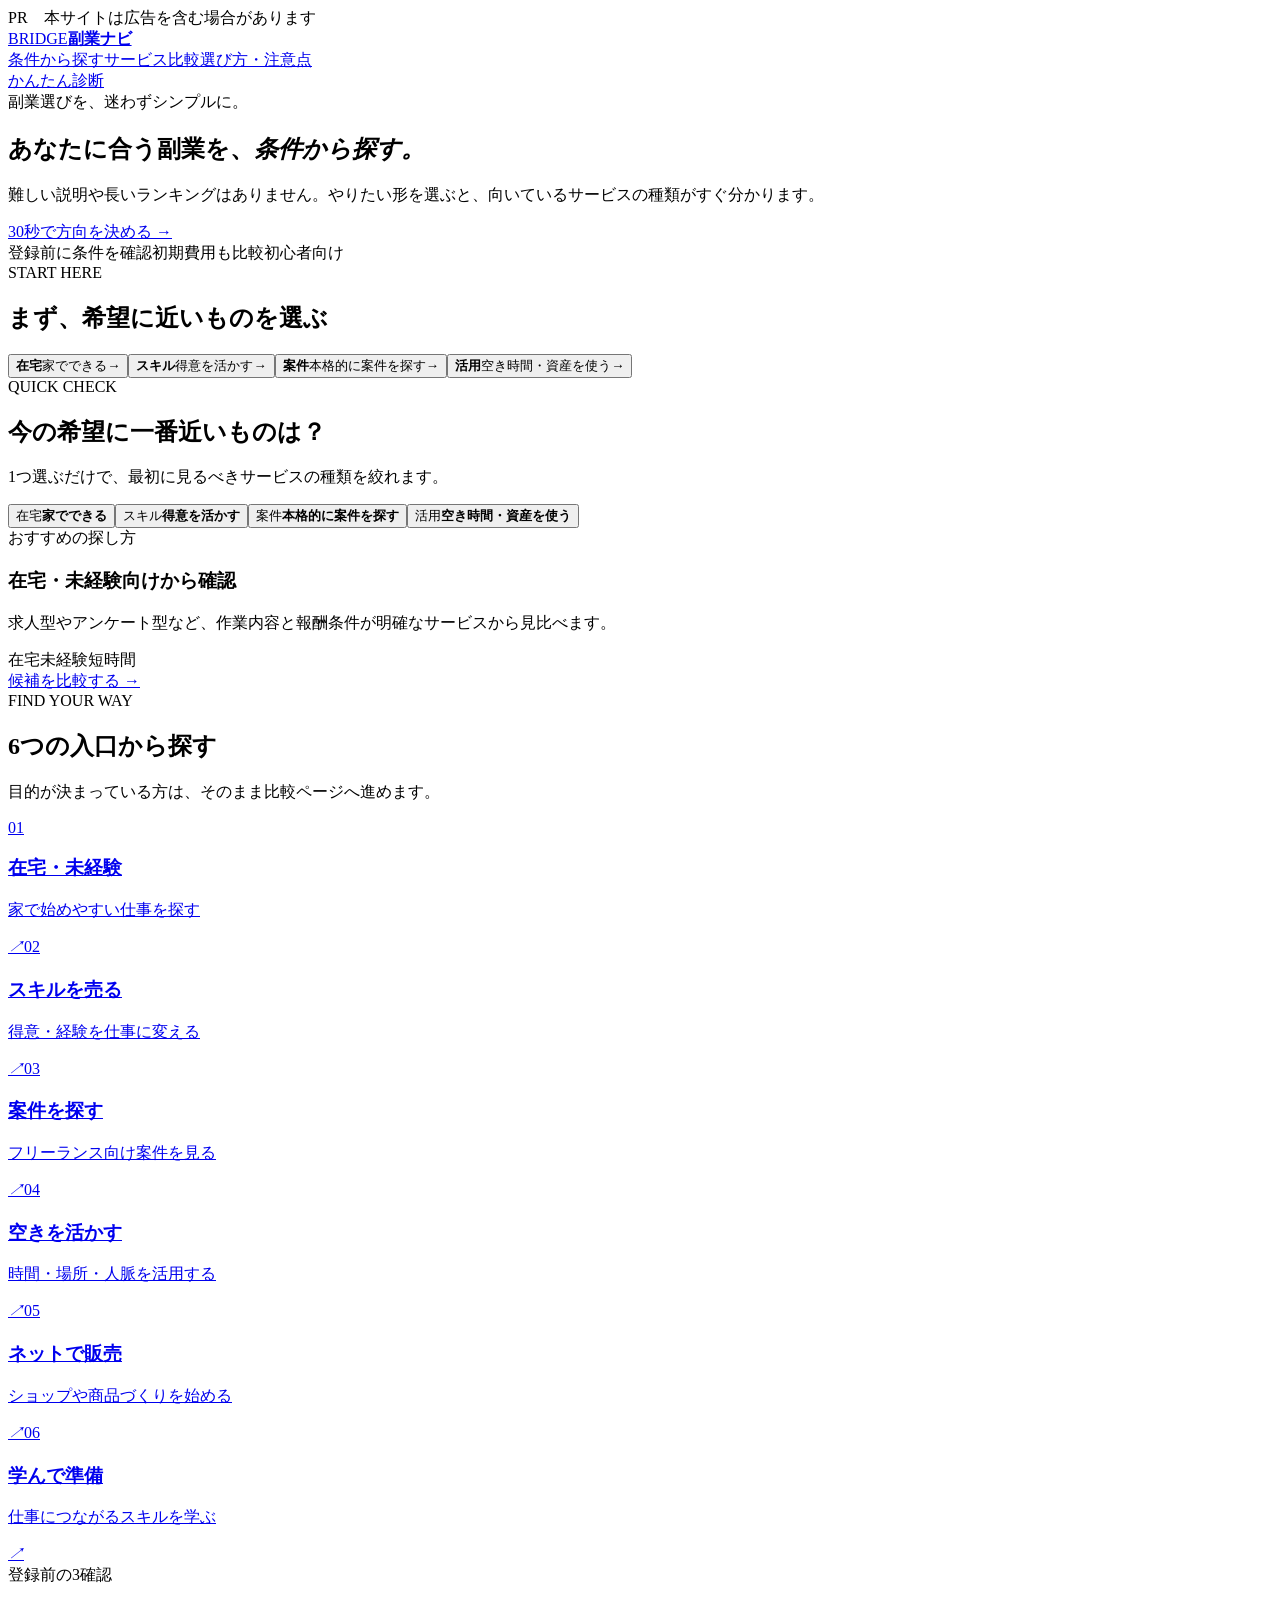
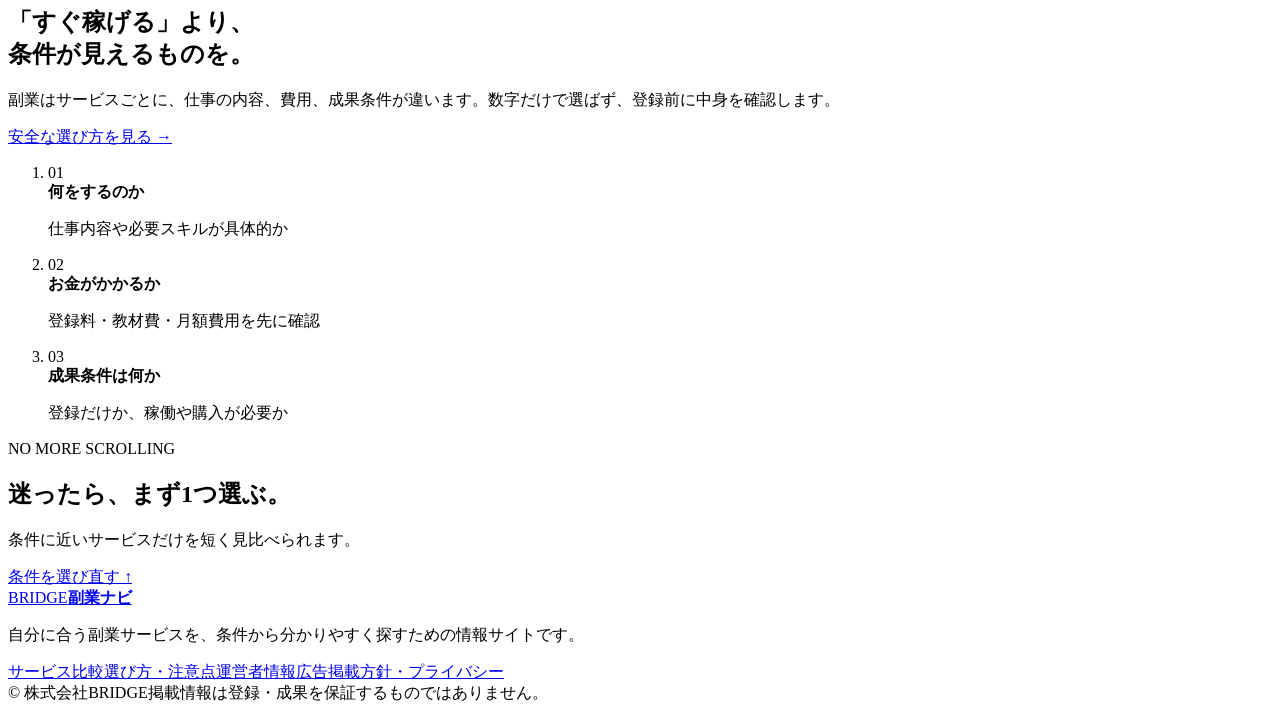
==== index.html @ 116a7b8e "index.htmlを追加" ====
<!doctype html>
<html lang="ja">
<head>
  <meta charset="utf-8"><meta name="viewport" content="width=device-width,initial-scale=1">
  <title>BRIDGE副業ナビ｜条件から副業サービスを探す</title>
  <meta name="description" content="在宅、未経験、スキル活用、フリーランスなど、希望条件から副業サービスを探せる初心者向け案内サイトです。">
  <link rel="stylesheet" href="styles.css"><script src="script.js" defer></script>
</head>
<body>
  <div class="disclosure">PR　本サイトは広告を含む場合があります</div>
  <header class="siteHeader"><div class="container headerInner"><a class="brand" href="index.html"><span>BRIDGE</span><b>副業ナビ</b></a><nav><a href="#categories">条件から探す</a><a href="services.html">サービス比較</a><a href="guide.html">選び方・注意点</a></nav><a class="headerCta" href="#quick-check">かんたん診断</a></div></header>
  <main>
    <section class="hero"><div class="heroGlow heroGlowOne"></div><div class="heroGlow heroGlowTwo"></div><div class="container heroGrid">
      <div class="heroCopy"><span class="eyebrow">副業選びを、迷わずシンプルに。</span><h1>あなたに合う副業を、<em>条件から探す。</em></h1><p>難しい説明や長いランキングはありません。やりたい形を選ぶと、向いているサービスの種類がすぐ分かります。</p><a class="button buttonPrimary" href="#quick-check">30秒で方向を決める <span>→</span></a><div class="heroNotes"><span>登録前に条件を確認</span><span>初期費用も比較</span><span>初心者向け</span></div></div>
      <div class="heroPanel"><span class="panelKicker">START HERE</span><h2>まず、希望に近いものを選ぶ</h2><div class="miniChoices"><button data-choice="home"><b>在宅</b><span>家でできる</span><i>→</i></button><button data-choice="skill"><b>スキル</b><span>得意を活かす</span><i>→</i></button><button data-choice="free"><b>案件</b><span>本格的に案件を探す</span><i>→</i></button><button data-choice="asset"><b>活用</b><span>空き時間・資産を使う</span><i>→</i></button></div></div>
    </div></section>
    <section class="section" id="quick-check"><div class="container"><div class="sectionHeading compactHeading"><span>QUICK CHECK</span><h2>今の希望に一番近いものは？</h2><p>1つ選ぶだけで、最初に見るべきサービスの種類を絞れます。</p></div><div class="checkLayout">
      <div class="choiceGrid"><button class="choice active" data-choice="home"><span>在宅</span><b>家でできる</b></button><button class="choice" data-choice="skill"><span>スキル</span><b>得意を活かす</b></button><button class="choice" data-choice="free"><span>案件</span><b>本格的に案件を探す</b></button><button class="choice" data-choice="asset"><span>活用</span><b>空き時間・資産を使う</b></button></div>
      <div class="resultCard"><span class="resultLabel">おすすめの探し方</span><h3 id="result-title">在宅・未経験向けから確認</h3><p id="result-text">求人型やアンケート型など、作業内容と報酬条件が明確なサービスから見比べます。</p><div class="tagRow" id="result-tags"><span>在宅</span><span>未経験</span><span>短時間</span></div><a class="button buttonDark" href="services.html" id="result-link">候補を比較する <span>→</span></a></div>
    </div></div></section>
    <section class="section sectionSoft" id="categories"><div class="container"><div class="sectionHeading splitHeading"><div><span>FIND YOUR WAY</span><h2>6つの入口から探す</h2></div><p>目的が決まっている方は、そのまま比較ページへ進めます。</p></div><div class="categoryGrid">
      <a href="services.html#home" class="categoryCard"><span class="categoryNumber">01</span><div><h3>在宅・未経験</h3><p>家で始めやすい仕事を探す</p></div><i>↗</i></a><a href="services.html#skill" class="categoryCard"><span class="categoryNumber">02</span><div><h3>スキルを売る</h3><p>得意・経験を仕事に変える</p></div><i>↗</i></a><a href="services.html#free" class="categoryCard"><span class="categoryNumber">03</span><div><h3>案件を探す</h3><p>フリーランス向け案件を見る</p></div><i>↗</i></a><a href="services.html#asset" class="categoryCard"><span class="categoryNumber">04</span><div><h3>空きを活かす</h3><p>時間・場所・人脈を活用する</p></div><i>↗</i></a><a href="services.html#shop" class="categoryCard"><span class="categoryNumber">05</span><div><h3>ネットで販売</h3><p>ショップや商品づくりを始める</p></div><i>↗</i></a><a href="services.html#learn" class="categoryCard"><span class="categoryNumber">06</span><div><h3>学んで準備</h3><p>仕事につながるスキルを学ぶ</p></div><i>↗</i></a>
    </div></div></section>
    <section class="section"><div class="container confidenceGrid"><div class="confidenceCopy"><span class="eyebrow eyebrowDark">登録前の3確認</span><h2>「すぐ稼げる」より、<br>条件が見えるものを。</h2><p>副業はサービスごとに、仕事の内容、費用、成果条件が違います。数字だけで選ばず、登録前に中身を確認します。</p><a class="textLink" href="guide.html">安全な選び方を見る <span>→</span></a></div><ol class="confidenceList"><li><span>01</span><div><b>何をするのか</b><p>仕事内容や必要スキルが具体的か</p></div></li><li><span>02</span><div><b>お金がかかるか</b><p>登録料・教材費・月額費用を先に確認</p></div></li><li><span>03</span><div><b>成果条件は何か</b><p>登録だけか、稼働や購入が必要か</p></div></li></ol></div></section>
    <section class="finalCta"><div class="container finalCtaInner"><div><span>NO MORE SCROLLING</span><h2>迷ったら、まず1つ選ぶ。</h2><p>条件に近いサービスだけを短く見比べられます。</p></div><a class="button buttonLight" href="#quick-check">条件を選び直す ↑</a></div></section>
  </main>
  <footer class="siteFooter"><div class="container footerGrid"><div><a class="brand brandFooter" href="index.html"><span>BRIDGE</span><b>副業ナビ</b></a><p>自分に合う副業サービスを、条件から分かりやすく探すための情報サイトです。</p></div><div class="footerLinks"><a href="services.html">サービス比較</a><a href="guide.html">選び方・注意点</a><a href="about.html">運営者情報</a><a href="policy.html">広告掲載方針・プライバシー</a></div></div><div class="container footerBottom"><span>© 株式会社BRIDGE</span><span>掲載情報は登録・成果を保証するものではありません。</span></div></footer>
</body></html>
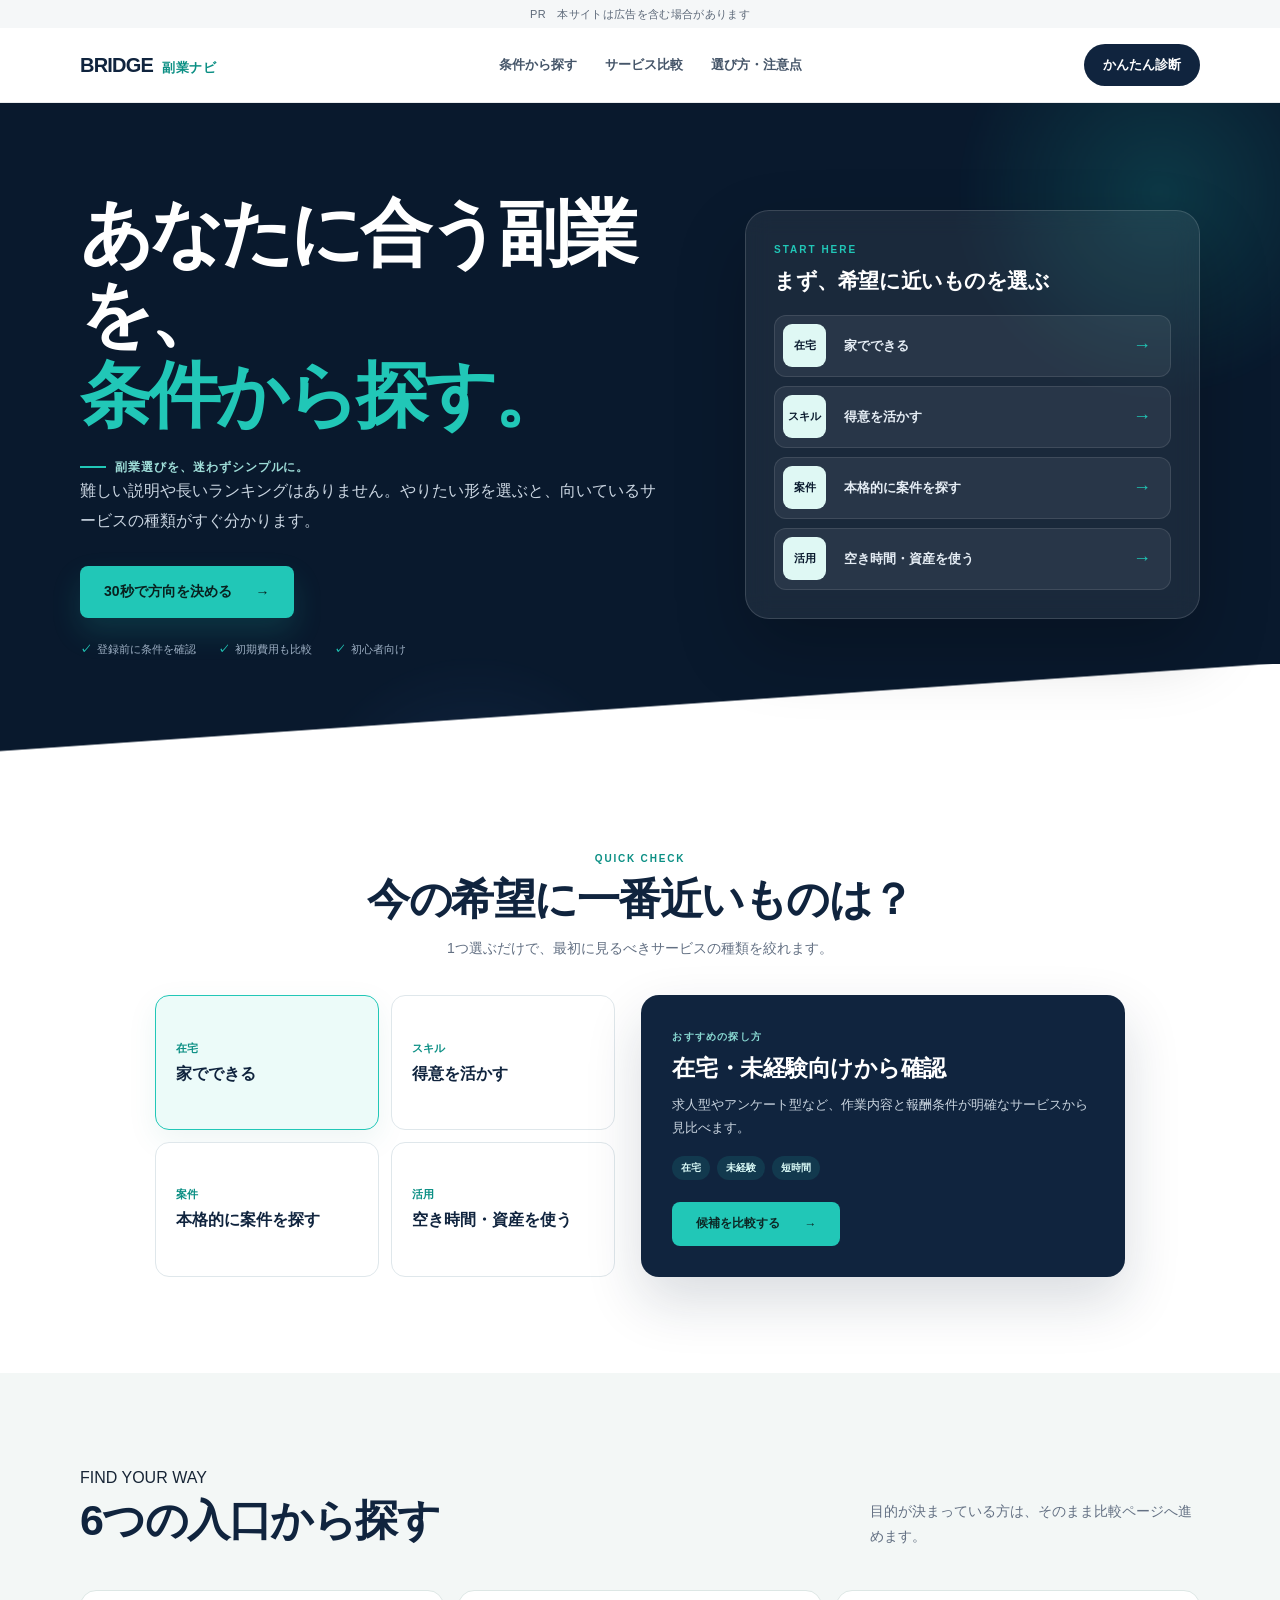
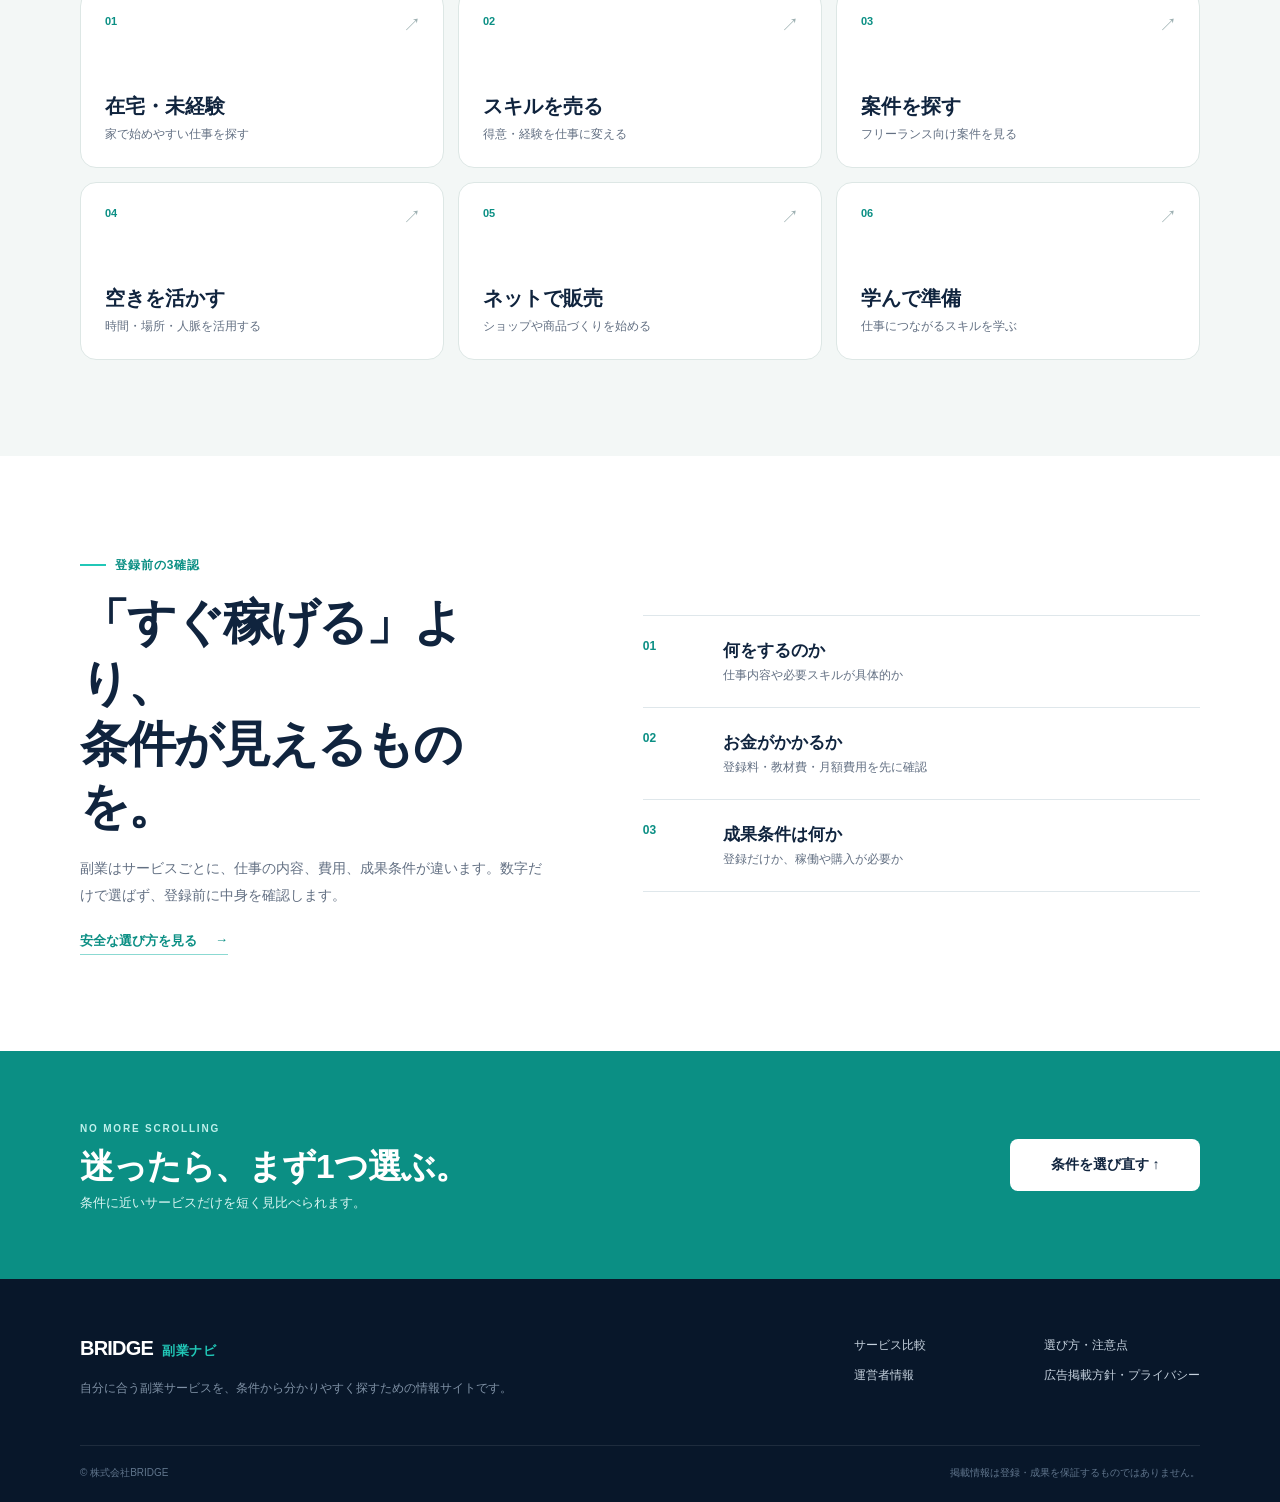
==== commit 721e83e9: "Improve hero message hierarchy" ====
--- a/index.html
+++ b/index.html
@@ -11,7 +11,7 @@
   <header class="siteHeader"><div class="container headerInner"><a class="brand" href="index.html"><span>BRIDGE</span><b>副業ナビ</b></a><nav><a href="#categories">条件から探す</a><a href="services.html">サービス比較</a><a href="guide.html">選び方・注意点</a></nav><a class="headerCta" href="#quick-check">かんたん診断</a></div></header>
   <main>
     <section class="hero"><div class="heroGlow heroGlowOne"></div><div class="heroGlow heroGlowTwo"></div><div class="container heroGrid">
-      <div class="heroCopy"><span class="eyebrow">副業選びを、迷わずシンプルに。</span><h1>あなたに合う副業を、<em>条件から探す。</em></h1><p>難しい説明や長いランキングはありません。やりたい形を選ぶと、向いているサービスの種類がすぐ分かります。</p><a class="button buttonPrimary" href="#quick-check">30秒で方向を決める <span>→</span></a><div class="heroNotes"><span>登録前に条件を確認</span><span>初期費用も比較</span><span>初心者向け</span></div></div>
+      <div class="heroCopy"><h1>あなたに合う副業を、<em>条件から探す。</em></h1><span class="eyebrow">副業選びを、迷わずシンプルに。</span><p>難しい説明や長いランキングはありません。やりたい形を選ぶと、向いているサービスの種類がすぐ分かります。</p><a class="button buttonPrimary" href="#quick-check">30秒で方向を決める <span>→</span></a><div class="heroNotes"><span>登録前に条件を確認</span><span>初期費用も比較</span><span>初心者向け</span></div></div>
       <div class="heroPanel"><span class="panelKicker">START HERE</span><h2>まず、希望に近いものを選ぶ</h2><div class="miniChoices"><button data-choice="home"><b>在宅</b><span>家でできる</span><i>→</i></button><button data-choice="skill"><b>スキル</b><span>得意を活かす</span><i>→</i></button><button data-choice="free"><b>案件</b><span>本格的に案件を探す</span><i>→</i></button><button data-choice="asset"><b>活用</b><span>空き時間・資産を使う</span><i>→</i></button></div></div>
     </div></section>
     <section class="section" id="quick-check"><div class="container"><div class="sectionHeading compactHeading"><span>QUICK CHECK</span><h2>今の希望に一番近いものは？</h2><p>1つ選ぶだけで、最初に見るべきサービスの種類を絞れます。</p></div><div class="checkLayout">
--- a/styles.css
+++ b/styles.css
@@ -0,0 +1,195 @@
+
+:root {
+  --navy: #10243e;
+  --navy-deep: #09192d;
+  --teal: #21c7b7;
+  --teal-dark: #0b8f84;
+  --ink: #172536;
+  --muted: #637083;
+  --line: #dfe7eb;
+  --soft: #f3f7f6;
+  --white: #ffffff;
+}
+
+* { box-sizing: border-box; }
+html { scroll-behavior: smooth; }
+body { margin: 0; background: var(--white); color: var(--ink); font-family: -apple-system, BlinkMacSystemFont, "Segoe UI", "Noto Sans JP", "Yu Gothic", sans-serif; -webkit-font-smoothing: antialiased; }
+a { color: inherit; text-decoration: none; }
+button { font: inherit; }
+.container { width: min(1120px, calc(100% - 40px)); margin: 0 auto; }
+
+.disclosure { min-height: 28px; display: grid; place-items: center; padding: 5px 16px; color: #5c6878; background: #f5f7f8; font-size: 11px; letter-spacing: .03em; }
+.siteHeader { position: sticky; top: 0; z-index: 50; background: rgba(255,255,255,.94); border-bottom: 1px solid rgba(16,36,62,.09); backdrop-filter: blur(14px); }
+.headerInner { min-height: 74px; display: flex; align-items: center; justify-content: space-between; gap: 30px; }
+.brand { display: inline-flex; align-items: baseline; gap: 9px; white-space: nowrap; }
+.brand span { color: var(--navy); font-size: 20px; font-weight: 900; letter-spacing: -.04em; }
+.brand b { color: var(--teal-dark); font-size: 13px; letter-spacing: .05em; }
+.headerInner nav { display: flex; align-items: center; gap: 28px; color: #455569; font-size: 13px; font-weight: 700; }
+.headerInner nav a:hover { color: var(--teal-dark); }
+.headerCta { padding: 12px 19px; border-radius: 999px; background: var(--navy); color: white; font-size: 13px; font-weight: 800; }
+
+.hero { position: relative; overflow: hidden; min-height: 635px; background: var(--navy-deep); color: white; }
+.hero:after { content: ""; position: absolute; inset: auto 0 0; height: 88px; background: linear-gradient(to bottom right, transparent 49%, #fff 50%); }
+.heroGlow { position: absolute; border-radius: 50%; filter: blur(1px); opacity: .65; }
+.heroGlowOne { width: 440px; height: 440px; right: -100px; top: -130px; background: radial-gradient(circle, rgba(33,199,183,.28), transparent 66%); }
+.heroGlowTwo { width: 360px; height: 360px; left: 23%; bottom: -260px; background: radial-gradient(circle, rgba(77,114,191,.25), transparent 70%); }
+.heroGrid { position: relative; z-index: 1; display: grid; grid-template-columns: 1.12fr .88fr; gap: 86px; align-items: center; min-height: 550px; padding: 68px 0 95px; }
+.heroCopy { max-width: 610px; }
+.eyebrow { display: inline-flex; align-items: center; gap: 9px; color: #9eddd8; font-size: 12px; font-weight: 800; letter-spacing: .08em; }
+.eyebrow:before { content: ""; width: 26px; height: 2px; background: var(--teal); }
+.hero h1 { margin: 22px 0 18px; font-size: clamp(44px, 5.6vw, 72px); line-height: 1.13; letter-spacing: -.055em; font-weight: 850; }
+.hero h1 em { display: block; color: var(--teal); font-style: normal; }
+.heroCopy > p { max-width: 580px; margin: 0 0 30px; color: #cbd6e2; font-size: 16px; line-height: 1.9; }
+.button { min-height: 52px; display: inline-flex; align-items: center; justify-content: center; gap: 24px; padding: 0 24px; border-radius: 8px; font-size: 14px; font-weight: 850; transition: transform .2s, box-shadow .2s, background .2s; }
+.button:hover { transform: translateY(-2px); }
+.buttonPrimary { color: #09211f; background: var(--teal); box-shadow: 0 14px 30px rgba(33,199,183,.16); }
+.heroNotes { display: flex; flex-wrap: wrap; gap: 10px 22px; margin-top: 24px; color: #9eb0c4; font-size: 11px; }
+.heroNotes span:before { content: "✓"; margin-right: 6px; color: var(--teal); font-weight: 900; }
+
+.heroPanel { padding: 28px; border: 1px solid rgba(255,255,255,.14); border-radius: 24px; background: rgba(255,255,255,.07); box-shadow: 0 30px 70px rgba(0,0,0,.22); backdrop-filter: blur(12px); }
+.panelKicker { color: var(--teal); font-size: 10px; font-weight: 900; letter-spacing: .2em; }
+.heroPanel h2 { margin: 10px 0 20px; font-size: 21px; letter-spacing: -.02em; }
+.miniChoices { display: grid; gap: 9px; }
+.miniChoices button { display: grid; grid-template-columns: 52px 1fr 24px; align-items: center; min-height: 62px; padding: 7px 13px 7px 8px; border: 1px solid rgba(255,255,255,.1); border-radius: 12px; color: white; background: rgba(255,255,255,.065); text-align: left; cursor: pointer; transition: .2s; }
+.miniChoices button:hover { border-color: rgba(33,199,183,.6); background: rgba(33,199,183,.1); transform: translateX(3px); }
+.miniChoices b { width: 43px; height: 43px; display: grid; place-items: center; border-radius: 9px; color: var(--navy-deep); background: #dff8f4; font-size: 11px; }
+.miniChoices span { padding-left: 9px; color: #e5edf5; font-size: 13px; font-weight: 750; }
+.miniChoices i { color: var(--teal); font-style: normal; font-size: 18px; }
+
+.section { padding: 96px 0; }
+.sectionSoft { background: var(--soft); }
+.sectionHeading > span, .pageHero .container > span { color: var(--teal-dark); font-size: 10px; font-weight: 900; letter-spacing: .18em; }
+.sectionHeading h2 { margin: 8px 0 10px; color: var(--navy); font-size: clamp(30px, 4vw, 43px); line-height: 1.2; letter-spacing: -.035em; }
+.sectionHeading p { margin: 0; color: var(--muted); font-size: 14px; line-height: 1.8; }
+.compactHeading { margin-bottom: 34px; text-align: center; }
+.checkLayout { display: grid; grid-template-columns: 1fr 1.05fr; gap: 26px; max-width: 970px; margin: 0 auto; }
+.choiceGrid { display: grid; grid-template-columns: 1fr 1fr; gap: 12px; }
+.choice { min-height: 112px; display: flex; flex-direction: column; align-items: flex-start; justify-content: center; gap: 8px; padding: 20px; border: 1px solid var(--line); border-radius: 14px; color: var(--navy); background: white; text-align: left; cursor: pointer; transition: .2s; }
+.choice:hover { border-color: #91d8d2; transform: translateY(-2px); }
+.choice.active { border-color: var(--teal); background: #ecfbf9; box-shadow: 0 10px 30px rgba(20,129,120,.08); }
+.choice span { color: var(--teal-dark); font-size: 11px; font-weight: 900; }
+.choice b { font-size: 16px; }
+.resultCard { min-height: 236px; padding: 31px; border-radius: 18px; color: white; background: var(--navy); box-shadow: 0 24px 56px rgba(16,36,62,.16); }
+.resultLabel { color: #89dad3; font-size: 10px; font-weight: 900; letter-spacing: .12em; }
+.resultCard h3 { margin: 9px 0; font-size: 23px; letter-spacing: -.02em; }
+.resultCard p { margin: 0 0 16px; color: #cbd6e1; font-size: 13px; line-height: 1.8; }
+.tagRow { display: flex; flex-wrap: wrap; gap: 7px; margin-bottom: 22px; }
+.tagRow span { padding: 5px 9px; border-radius: 999px; color: #d8f9f6; background: rgba(33,199,183,.13); font-size: 10px; font-weight: 750; }
+.buttonDark { min-height: 44px; color: #0c2826; background: var(--teal); font-size: 12px; }
+
+.splitHeading { display: flex; align-items: end; justify-content: space-between; gap: 32px; margin-bottom: 34px; }
+.splitHeading > p { max-width: 330px; padding-bottom: 7px; }
+.categoryGrid { display: grid; grid-template-columns: repeat(3, 1fr); gap: 14px; }
+.categoryCard { position: relative; min-height: 178px; display: flex; flex-direction: column; justify-content: space-between; padding: 24px; border: 1px solid #dde7e5; border-radius: 16px; background: white; transition: .22s; }
+.categoryCard:hover { border-color: var(--teal); box-shadow: 0 16px 35px rgba(16,36,62,.08); transform: translateY(-4px); }
+.categoryNumber { color: var(--teal-dark); font-size: 11px; font-weight: 900; }
+.categoryCard h3 { margin: 0 0 6px; color: var(--navy); font-size: 20px; }
+.categoryCard p { margin: 0; color: var(--muted); font-size: 12px; }
+.categoryCard i { position: absolute; top: 22px; right: 22px; color: #9db0b2; font-style: normal; font-size: 18px; }
+
+.confidenceGrid { display: grid; grid-template-columns: .92fr 1.08fr; align-items: center; gap: 88px; }
+.eyebrowDark { color: var(--teal-dark); }
+.confidenceCopy h2 { margin: 18px 0; color: var(--navy); font-size: clamp(34px, 4vw, 49px); line-height: 1.25; letter-spacing: -.04em; }
+.confidenceCopy p { max-width: 470px; color: var(--muted); font-size: 14px; line-height: 1.9; }
+.textLink { display: inline-flex; gap: 18px; margin-top: 10px; color: var(--teal-dark); border-bottom: 1px solid #8bd9d2; padding-bottom: 4px; font-size: 13px; font-weight: 850; }
+.confidenceList { margin: 0; padding: 0; list-style: none; }
+.confidenceList li { display: grid; grid-template-columns: 60px 1fr; gap: 20px; padding: 23px 0; border-bottom: 1px solid var(--line); }
+.confidenceList li:first-child { border-top: 1px solid var(--line); }
+.confidenceList > li > span { color: var(--teal-dark); font-size: 12px; font-weight: 900; }
+.confidenceList b { color: var(--navy); font-size: 17px; }
+.confidenceList p { margin: 5px 0 0; color: var(--muted); font-size: 12px; }
+
+.finalCta { padding: 67px 0; color: white; background: var(--teal-dark); }
+.finalCtaInner { display: flex; align-items: center; justify-content: space-between; gap: 30px; }
+.finalCta span { color: #bff0eb; font-size: 10px; font-weight: 900; letter-spacing: .18em; }
+.finalCta h2 { margin: 8px 0 4px; font-size: 34px; letter-spacing: -.03em; }
+.finalCta p { margin: 0; color: #d9f5f2; font-size: 13px; }
+.buttonLight { min-width: 190px; color: var(--navy); background: white; }
+
+.pageHero { padding: 77px 0 70px; color: white; background: var(--navy-deep); }
+.pageHero h1 { margin: 12px 0 13px; font-size: clamp(38px, 5vw, 57px); letter-spacing: -.045em; }
+.pageHero p { max-width: 640px; margin: 0; color: #c9d5e2; font-size: 15px; line-height: 1.8; }
+.serviceGrid { display: grid; grid-template-columns: repeat(3, 1fr); gap: 16px; }
+.serviceCard { padding: 26px; border: 1px solid var(--line); border-radius: 17px; background: white; }
+.serviceTop { display: flex; align-items: center; gap: 12px; color: var(--teal-dark); font-size: 11px; }
+.serviceTop span { padding-right: 12px; border-right: 1px solid var(--line); font-weight: 900; }
+.serviceCard h2 { margin: 18px 0 8px; color: var(--navy); font-size: 21px; }
+.serviceCard > p { min-height: 69px; margin: 0; color: var(--muted); font-size: 12px; line-height: 1.8; }
+.serviceCard ul { margin: 21px 0; padding: 16px 0; border-top: 1px solid var(--line); border-bottom: 1px solid var(--line); list-style: none; }
+.serviceCard li { padding: 4px 0; color: #425166; font-size: 12px; }
+.serviceCard li:before { content: "✓"; margin-right: 8px; color: var(--teal-dark); font-weight: 900; }
+.serviceButton { display: flex; justify-content: space-between; color: var(--teal-dark); font-size: 12px; font-weight: 850; }
+.noticeBox { margin-top: 24px; padding: 24px 28px; border-radius: 13px; background: var(--soft); }
+.noticeBox b { color: var(--navy); font-size: 14px; }
+.noticeBox p { margin: 7px 0 0; color: var(--muted); font-size: 12px; line-height: 1.8; }
+
+.guideLayout { display: grid; grid-template-columns: 1.25fr .75fr; gap: 60px; align-items: start; }
+.guideSteps article { display: grid; grid-template-columns: 65px 1fr; gap: 22px; padding: 25px 0; border-bottom: 1px solid var(--line); }
+.guideSteps article:first-child { border-top: 1px solid var(--line); }
+.guideSteps > article > span { color: var(--teal-dark); font-size: 12px; font-weight: 900; }
+.guideSteps h2 { margin: 0 0 7px; color: var(--navy); font-size: 20px; }
+.guideSteps p { margin: 0; color: var(--muted); font-size: 13px; line-height: 1.75; }
+.warningCard { position: sticky; top: 104px; padding: 29px; border-radius: 18px; color: white; background: var(--navy); }
+.warningCard > span { color: var(--teal); font-size: 10px; font-weight: 900; letter-spacing: .18em; }
+.warningCard h2 { margin: 10px 0 18px; font-size: 22px; }
+.warningCard ul { margin: 0 0 20px; padding-left: 19px; color: #d6e0e9; font-size: 12px; line-height: 1.9; }
+.warningCard p { margin: 0; padding-top: 18px; border-top: 1px solid rgba(255,255,255,.15); color: #9fb0c1; font-size: 11px; line-height: 1.75; }
+
+.proseCard { max-width: 830px; }
+.proseCard dl { margin: 0 0 45px; border-top: 1px solid var(--line); }
+.proseCard dl div { display: grid; grid-template-columns: 180px 1fr; gap: 28px; padding: 20px 0; border-bottom: 1px solid var(--line); }
+.proseCard dt { color: var(--navy); font-size: 13px; font-weight: 850; }
+.proseCard dd { margin: 0; color: var(--muted); font-size: 13px; line-height: 1.8; }
+.proseCard h2 { margin: 35px 0 10px; color: var(--navy); font-size: 20px; }
+.proseCard p { color: var(--muted); font-size: 13px; line-height: 1.95; }
+.policyText h2:first-child { margin-top: 0; }
+.updated { margin-top: 42px; padding-top: 20px; border-top: 1px solid var(--line); }
+
+.siteFooter { padding: 58px 0 22px; color: #c5d1dd; background: #08172a; }
+.footerGrid { display: grid; grid-template-columns: 1fr auto; gap: 70px; align-items: start; }
+.brandFooter span { color: white; }
+.brandFooter b { color: var(--teal); }
+.footerGrid > div:first-child > p { max-width: 450px; margin: 18px 0 0; color: #7f91a5; font-size: 12px; line-height: 1.8; }
+.footerLinks { display: grid; grid-template-columns: 1fr 1fr; gap: 13px 34px; font-size: 12px; }
+.footerLinks a:hover { color: var(--teal); }
+.footerBottom { display: flex; justify-content: space-between; gap: 20px; margin-top: 45px; padding-top: 20px; border-top: 1px solid rgba(255,255,255,.09); color: #60758c; font-size: 10px; }
+
+@media (max-width: 900px) {
+  .headerInner nav { display: none; }
+  .hero { min-height: auto; }
+  .heroGrid { grid-template-columns: 1fr; gap: 36px; padding: 55px 0 105px; }
+  .heroCopy { max-width: 700px; }
+  .heroPanel { max-width: 620px; }
+  .checkLayout, .confidenceGrid, .guideLayout { grid-template-columns: 1fr; gap: 40px; }
+  .categoryGrid, .serviceGrid { grid-template-columns: repeat(2, 1fr); }
+  .warningCard { position: static; }
+}
+
+@media (max-width: 600px) {
+  .container { width: min(100% - 28px, 1120px); }
+  .disclosure { font-size: 10px; }
+  .headerInner { min-height: 64px; }
+  .brand span { font-size: 18px; }
+  .brand b { font-size: 11px; }
+  .headerCta { padding: 10px 13px; font-size: 11px; }
+  .heroGrid { padding-top: 42px; }
+  .hero h1 { font-size: 43px; }
+  .heroCopy > p { font-size: 14px; line-height: 1.8; }
+  .buttonPrimary { width: 100%; }
+  .heroNotes { gap: 8px 14px; }
+  .heroPanel { padding: 20px; border-radius: 17px; }
+  .heroPanel h2 { font-size: 18px; }
+  .section { padding: 70px 0; }
+  .choiceGrid, .categoryGrid, .serviceGrid { grid-template-columns: 1fr; }
+  .choice { min-height: 90px; }
+  .resultCard { padding: 25px 21px; }
+  .splitHeading, .finalCtaInner, .footerBottom { align-items: flex-start; flex-direction: column; }
+  .categoryCard { min-height: 150px; }
+  .confidenceGrid { gap: 42px; }
+  .finalCta h2 { font-size: 28px; }
+  .buttonLight { width: 100%; }
+  .pageHero { padding: 58px 0 52px; }
+  .footerGrid { grid-template-columns: 1fr; gap: 35px; }
+  .footerLinks { grid-template-columns: 1fr; }
+  .proseCard dl div { grid-template-columns: 1fr; gap: 7px; }
+}
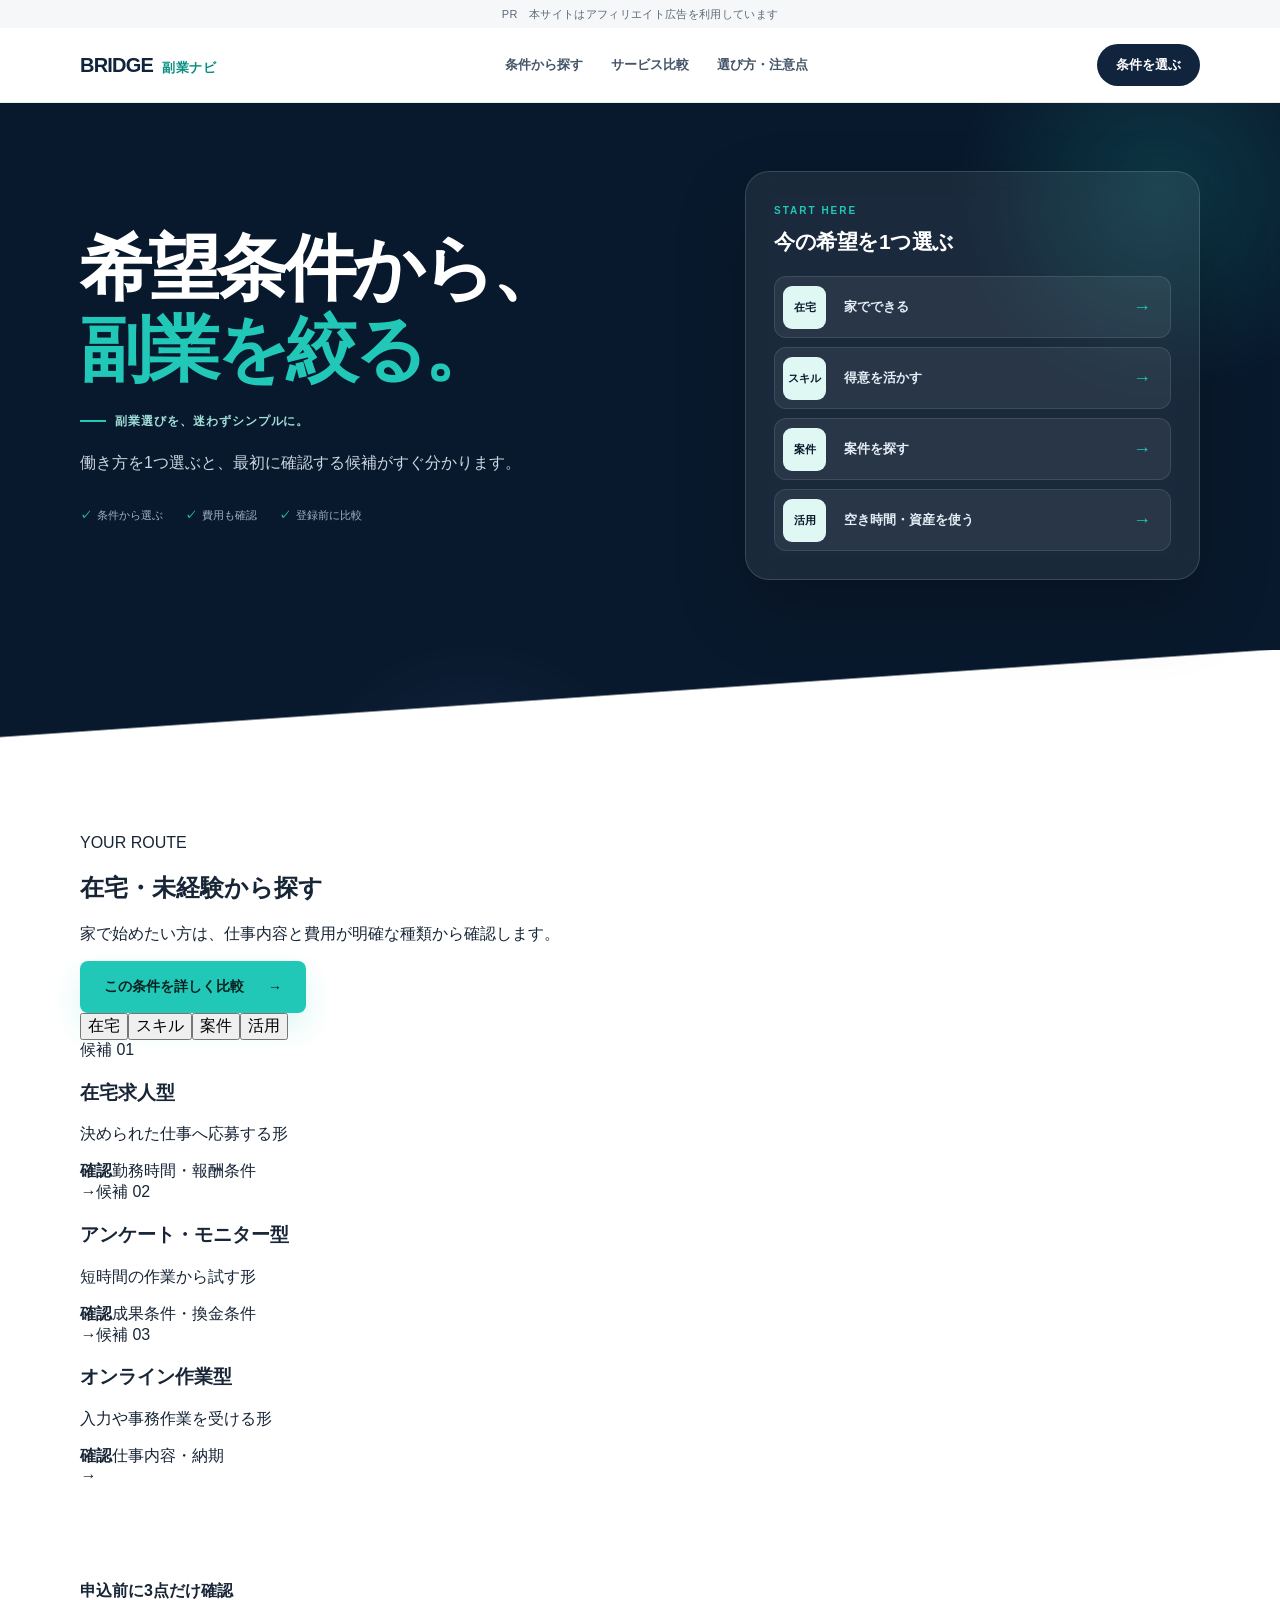
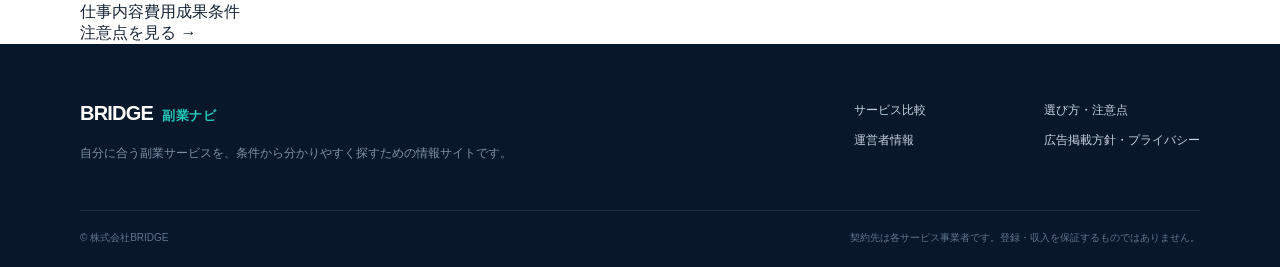
==== commit f0b8c504: "Shorten the path from choice to comparison" ====
--- a/index.html
+++ b/index.html
@@ -3,26 +3,23 @@
 <head>
   <meta charset="utf-8"><meta name="viewport" content="width=device-width,initial-scale=1">
   <title>BRIDGE副業ナビ｜条件から副業サービスを探す</title>
-  <meta name="description" content="在宅、未経験、スキル活用、フリーランスなど、希望条件から副業サービスを探せる初心者向け案内サイトです。">
+  <meta name="description" content="在宅、スキル活用、フリーランスなど、希望条件から副業サービスを絞れる初心者向け案内サイトです。">
   <link rel="stylesheet" href="styles.css"><script src="script.js" defer></script>
 </head>
 <body>
-  <div class="disclosure">PR　本サイトは広告を含む場合があります</div>
-  <header class="siteHeader"><div class="container headerInner"><a class="brand" href="index.html"><span>BRIDGE</span><b>副業ナビ</b></a><nav><a href="#categories">条件から探す</a><a href="services.html">サービス比較</a><a href="guide.html">選び方・注意点</a></nav><a class="headerCta" href="#quick-check">かんたん診断</a></div></header>
+  <div class="disclosure">PR　本サイトはアフィリエイト広告を利用しています</div>
+  <header class="siteHeader"><div class="container headerInner"><a class="brand" href="index.html"><span>BRIDGE</span><b>副業ナビ</b></a><nav><a href="#start">条件から探す</a><a href="services.html">サービス比較</a><a href="guide.html">選び方・注意点</a></nav><a class="headerCta" href="#choice-panel">条件を選ぶ</a></div></header>
   <main>
     <section class="hero"><div class="heroGlow heroGlowOne"></div><div class="heroGlow heroGlowTwo"></div><div class="container heroGrid">
-      <div class="heroCopy"><h1>あなたに合う副業を、<em>条件から探す。</em></h1><span class="eyebrow">副業選びを、迷わずシンプルに。</span><p>難しい説明や長いランキングはありません。やりたい形を選ぶと、向いているサービスの種類がすぐ分かります。</p><a class="button buttonPrimary" href="#quick-check">30秒で方向を決める <span>→</span></a><div class="heroNotes"><span>登録前に条件を確認</span><span>初期費用も比較</span><span>初心者向け</span></div></div>
-      <div class="heroPanel"><span class="panelKicker">START HERE</span><h2>まず、希望に近いものを選ぶ</h2><div class="miniChoices"><button data-choice="home"><b>在宅</b><span>家でできる</span><i>→</i></button><button data-choice="skill"><b>スキル</b><span>得意を活かす</span><i>→</i></button><button data-choice="free"><b>案件</b><span>本格的に案件を探す</span><i>→</i></button><button data-choice="asset"><b>活用</b><span>空き時間・資産を使う</span><i>→</i></button></div></div>
+      <div class="heroCopy"><h1>希望条件から、<em>副業を絞る。</em></h1><span class="eyebrow">副業選びを、迷わずシンプルに。</span><p>働き方を1つ選ぶと、最初に確認する候補がすぐ分かります。</p><div class="heroNotes"><span>条件から選ぶ</span><span>費用も確認</span><span>登録前に比較</span></div></div>
+      <div class="heroPanel" id="choice-panel"><span class="panelKicker">START HERE</span><h2>今の希望を1つ選ぶ</h2><div class="miniChoices"><button class="active" data-choice="home"><b>在宅</b><span>家でできる</span><i>→</i></button><button data-choice="skill"><b>スキル</b><span>得意を活かす</span><i>→</i></button><button data-choice="free"><b>案件</b><span>案件を探す</span><i>→</i></button><button data-choice="asset"><b>活用</b><span>空き時間・資産を使う</span><i>→</i></button></div></div>
     </div></section>
-    <section class="section" id="quick-check"><div class="container"><div class="sectionHeading compactHeading"><span>QUICK CHECK</span><h2>今の希望に一番近いものは？</h2><p>1つ選ぶだけで、最初に見るべきサービスの種類を絞れます。</p></div><div class="checkLayout">
-      <div class="choiceGrid"><button class="choice active" data-choice="home"><span>在宅</span><b>家でできる</b></button><button class="choice" data-choice="skill"><span>スキル</span><b>得意を活かす</b></button><button class="choice" data-choice="free"><span>案件</span><b>本格的に案件を探す</b></button><button class="choice" data-choice="asset"><span>活用</span><b>空き時間・資産を使う</b></button></div>
-      <div class="resultCard"><span class="resultLabel">おすすめの探し方</span><h3 id="result-title">在宅・未経験向けから確認</h3><p id="result-text">求人型やアンケート型など、作業内容と報酬条件が明確なサービスから見比べます。</p><div class="tagRow" id="result-tags"><span>在宅</span><span>未経験</span><span>短時間</span></div><a class="button buttonDark" href="services.html" id="result-link">候補を比較する <span>→</span></a></div>
-    </div></div></section>
-    <section class="section sectionSoft" id="categories"><div class="container"><div class="sectionHeading splitHeading"><div><span>FIND YOUR WAY</span><h2>6つの入口から探す</h2></div><p>目的が決まっている方は、そのまま比較ページへ進めます。</p></div><div class="categoryGrid">
-      <a href="services.html#home" class="categoryCard"><span class="categoryNumber">01</span><div><h3>在宅・未経験</h3><p>家で始めやすい仕事を探す</p></div><i>↗</i></a><a href="services.html#skill" class="categoryCard"><span class="categoryNumber">02</span><div><h3>スキルを売る</h3><p>得意・経験を仕事に変える</p></div><i>↗</i></a><a href="services.html#free" class="categoryCard"><span class="categoryNumber">03</span><div><h3>案件を探す</h3><p>フリーランス向け案件を見る</p></div><i>↗</i></a><a href="services.html#asset" class="categoryCard"><span class="categoryNumber">04</span><div><h3>空きを活かす</h3><p>時間・場所・人脈を活用する</p></div><i>↗</i></a><a href="services.html#shop" class="categoryCard"><span class="categoryNumber">05</span><div><h3>ネットで販売</h3><p>ショップや商品づくりを始める</p></div><i>↗</i></a><a href="services.html#learn" class="categoryCard"><span class="categoryNumber">06</span><div><h3>学んで準備</h3><p>仕事につながるスキルを学ぶ</p></div><i>↗</i></a>
-    </div></div></section>
-    <section class="section"><div class="container confidenceGrid"><div class="confidenceCopy"><span class="eyebrow eyebrowDark">登録前の3確認</span><h2>「すぐ稼げる」より、<br>条件が見えるものを。</h2><p>副業はサービスごとに、仕事の内容、費用、成果条件が違います。数字だけで選ばず、登録前に中身を確認します。</p><a class="textLink" href="guide.html">安全な選び方を見る <span>→</span></a></div><ol class="confidenceList"><li><span>01</span><div><b>何をするのか</b><p>仕事内容や必要スキルが具体的か</p></div></li><li><span>02</span><div><b>お金がかかるか</b><p>登録料・教材費・月額費用を先に確認</p></div></li><li><span>03</span><div><b>成果条件は何か</b><p>登録だけか、稼働や購入が必要か</p></div></li></ol></div></section>
-    <section class="finalCta"><div class="container finalCtaInner"><div><span>NO MORE SCROLLING</span><h2>迷ったら、まず1つ選ぶ。</h2><p>条件に近いサービスだけを短く見比べられます。</p></div><a class="button buttonLight" href="#quick-check">条件を選び直す ↑</a></div></section>
+    <section class="section routeSection" id="start"><div class="container">
+      <div class="routeHeader"><div><span class="sectionKicker">YOUR ROUTE</span><h2 id="route-heading">在宅・未経験から探す</h2><p id="route-intro">家で始めたい方は、仕事内容と費用が明確な種類から確認します。</p></div><a class="button buttonPrimary routeMainButton" id="route-main-link" href="services.html#home">この条件を詳しく比較 <span>→</span></a></div>
+      <div class="routeTabs"><button class="active" data-choice="home">在宅</button><button data-choice="skill">スキル</button><button data-choice="free">案件</button><button data-choice="asset">活用</button></div>
+      <div class="routeGrid" id="route-grid"></div>
+    </div></section>
+    <section class="safetyStrip"><div class="container safetyInner"><b>申込前に3点だけ確認</b><div><span>仕事内容</span><span>費用</span><span>成果条件</span></div><a href="guide.html">注意点を見る →</a></div></section>
   </main>
-  <footer class="siteFooter"><div class="container footerGrid"><div><a class="brand brandFooter" href="index.html"><span>BRIDGE</span><b>副業ナビ</b></a><p>自分に合う副業サービスを、条件から分かりやすく探すための情報サイトです。</p></div><div class="footerLinks"><a href="services.html">サービス比較</a><a href="guide.html">選び方・注意点</a><a href="about.html">運営者情報</a><a href="policy.html">広告掲載方針・プライバシー</a></div></div><div class="container footerBottom"><span>© 株式会社BRIDGE</span><span>掲載情報は登録・成果を保証するものではありません。</span></div></footer>
+  <footer class="siteFooter"><div class="container footerGrid"><div><a class="brand brandFooter" href="index.html"><span>BRIDGE</span><b>副業ナビ</b></a><p>自分に合う副業サービスを、条件から分かりやすく探すための情報サイトです。</p></div><div class="footerLinks"><a href="services.html">サービス比較</a><a href="guide.html">選び方・注意点</a><a href="about.html">運営者情報</a><a href="policy.html">広告掲載方針・プライバシー</a></div></div><div class="container footerBottom"><span>© 株式会社BRIDGE</span><span>契約先は各サービス事業者です。登録・収入を保証するものではありません。</span></div></footer>
 </body></html>
--- a/styles.css
+++ b/styles.css
@@ -37,8 +37,9 @@
 .heroCopy { max-width: 610px; }
 .eyebrow { display: inline-flex; align-items: center; gap: 9px; color: #9eddd8; font-size: 12px; font-weight: 800; letter-spacing: .08em; }
 .eyebrow:before { content: ""; width: 26px; height: 2px; background: var(--teal); }
-.hero h1 { margin: 22px 0 18px; font-size: clamp(44px, 5.6vw, 72px); line-height: 1.13; letter-spacing: -.055em; font-weight: 850; }
+.hero h1 { margin: 0 0 18px; font-size: clamp(44px, 5.6vw, 72px); line-height: 1.13; letter-spacing: -.055em; font-weight: 850; }
 .hero h1 em { display: block; color: var(--teal); font-style: normal; }
+.heroCopy > .eyebrow { margin-bottom: 18px; }
 .heroCopy > p { max-width: 580px; margin: 0 0 30px; color: #cbd6e2; font-size: 16px; line-height: 1.9; }
 .button { min-height: 52px; display: inline-flex; align-items: center; justify-content: center; gap: 24px; padding: 0 24px; border-radius: 8px; font-size: 14px; font-weight: 850; transition: transform .2s, box-shadow .2s, background .2s; }
 .button:hover { transform: translateY(-2px); }
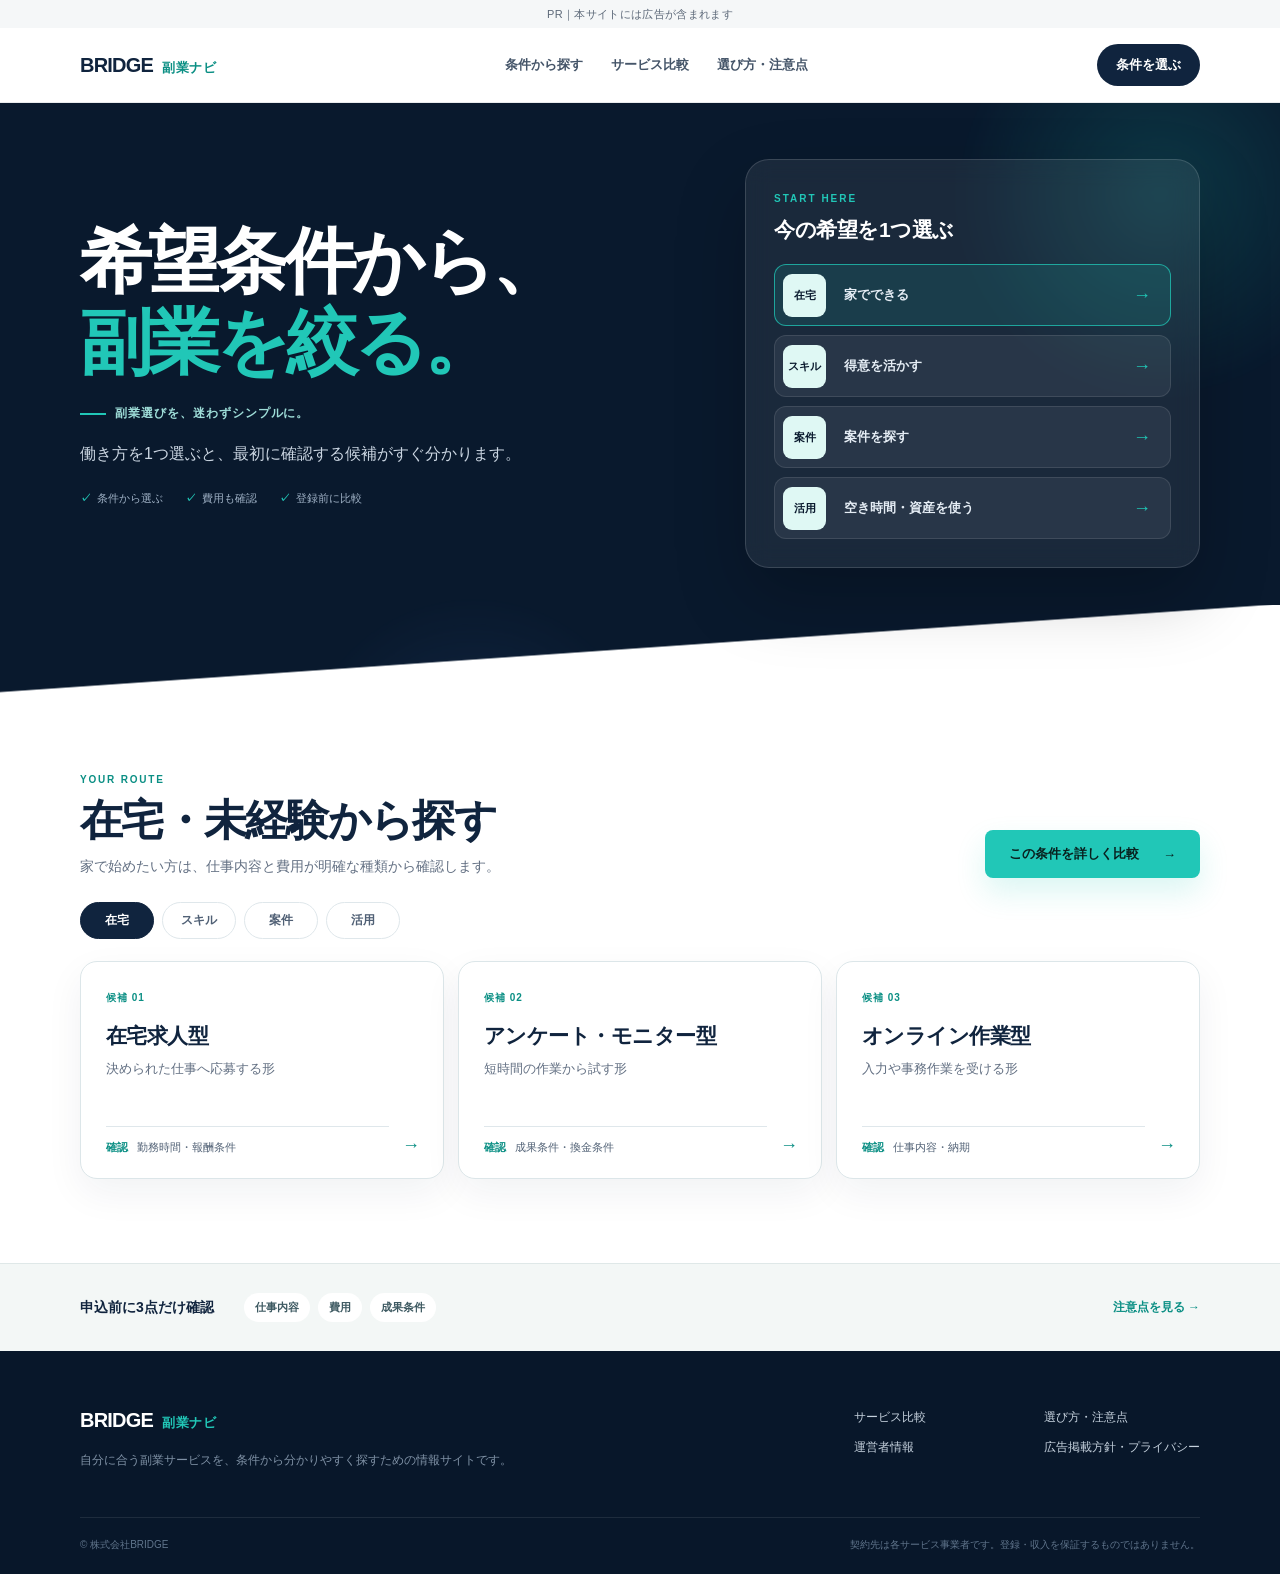
==== commit 9482f92a: "Shorten the advertising disclosure" ====
--- a/index.html
+++ b/index.html
@@ -7,7 +7,7 @@
   <link rel="stylesheet" href="styles.css"><script src="script.js" defer></script>
 </head>
 <body>
-  <div class="disclosure">PR　本サイトはアフィリエイト広告を利用しています</div>
+  <div class="disclosure">PR｜本サイトには広告が含まれます</div>
   <header class="siteHeader"><div class="container headerInner"><a class="brand" href="index.html"><span>BRIDGE</span><b>副業ナビ</b></a><nav><a href="#start">条件から探す</a><a href="services.html">サービス比較</a><a href="guide.html">選び方・注意点</a></nav><a class="headerCta" href="#choice-panel">条件を選ぶ</a></div></header>
   <main>
     <section class="hero"><div class="heroGlow heroGlowOne"></div><div class="heroGlow heroGlowTwo"></div><div class="container heroGrid">
--- a/styles.css
+++ b/styles.css
@@ -28,23 +28,23 @@
 .headerInner nav a:hover { color: var(--teal-dark); }
 .headerCta { padding: 12px 19px; border-radius: 999px; background: var(--navy); color: white; font-size: 13px; font-weight: 800; }
 
-.hero { position: relative; overflow: hidden; min-height: 635px; background: var(--navy-deep); color: white; }
+.hero { position: relative; overflow: hidden; min-height: 590px; background: var(--navy-deep); color: white; }
 .hero:after { content: ""; position: absolute; inset: auto 0 0; height: 88px; background: linear-gradient(to bottom right, transparent 49%, #fff 50%); }
 .heroGlow { position: absolute; border-radius: 50%; filter: blur(1px); opacity: .65; }
 .heroGlowOne { width: 440px; height: 440px; right: -100px; top: -130px; background: radial-gradient(circle, rgba(33,199,183,.28), transparent 66%); }
 .heroGlowTwo { width: 360px; height: 360px; left: 23%; bottom: -260px; background: radial-gradient(circle, rgba(77,114,191,.25), transparent 70%); }
-.heroGrid { position: relative; z-index: 1; display: grid; grid-template-columns: 1.12fr .88fr; gap: 86px; align-items: center; min-height: 550px; padding: 68px 0 95px; }
+.heroGrid { position: relative; z-index: 1; display: grid; grid-template-columns: 1.12fr .88fr; gap: 86px; align-items: center; min-height: 510px; padding: 56px 0 88px; }
 .heroCopy { max-width: 610px; }
 .eyebrow { display: inline-flex; align-items: center; gap: 9px; color: #9eddd8; font-size: 12px; font-weight: 800; letter-spacing: .08em; }
 .eyebrow:before { content: ""; width: 26px; height: 2px; background: var(--teal); }
 .hero h1 { margin: 0 0 18px; font-size: clamp(44px, 5.6vw, 72px); line-height: 1.13; letter-spacing: -.055em; font-weight: 850; }
 .hero h1 em { display: block; color: var(--teal); font-style: normal; }
 .heroCopy > .eyebrow { margin-bottom: 18px; }
-.heroCopy > p { max-width: 580px; margin: 0 0 30px; color: #cbd6e2; font-size: 16px; line-height: 1.9; }
+.heroCopy > p { max-width: 560px; margin: 0; color: #cbd6e2; font-size: 16px; line-height: 1.8; }
 .button { min-height: 52px; display: inline-flex; align-items: center; justify-content: center; gap: 24px; padding: 0 24px; border-radius: 8px; font-size: 14px; font-weight: 850; transition: transform .2s, box-shadow .2s, background .2s; }
 .button:hover { transform: translateY(-2px); }
 .buttonPrimary { color: #09211f; background: var(--teal); box-shadow: 0 14px 30px rgba(33,199,183,.16); }
-.heroNotes { display: flex; flex-wrap: wrap; gap: 10px 22px; margin-top: 24px; color: #9eb0c4; font-size: 11px; }
+.heroNotes { display: flex; flex-wrap: wrap; gap: 10px 22px; margin-top: 22px; color: #9eb0c4; font-size: 11px; }
 .heroNotes span:before { content: "✓"; margin-right: 6px; color: var(--teal); font-weight: 900; }
 
 .heroPanel { padding: 28px; border: 1px solid rgba(255,255,255,.14); border-radius: 24px; background: rgba(255,255,255,.07); box-shadow: 0 30px 70px rgba(0,0,0,.22); backdrop-filter: blur(12px); }
@@ -53,6 +53,7 @@
 .miniChoices { display: grid; gap: 9px; }
 .miniChoices button { display: grid; grid-template-columns: 52px 1fr 24px; align-items: center; min-height: 62px; padding: 7px 13px 7px 8px; border: 1px solid rgba(255,255,255,.1); border-radius: 12px; color: white; background: rgba(255,255,255,.065); text-align: left; cursor: pointer; transition: .2s; }
 .miniChoices button:hover { border-color: rgba(33,199,183,.6); background: rgba(33,199,183,.1); transform: translateX(3px); }
+.miniChoices button.active { border-color: rgba(33,199,183,.75); background: rgba(33,199,183,.13); }
 .miniChoices b { width: 43px; height: 43px; display: grid; place-items: center; border-radius: 9px; color: var(--navy-deep); background: #dff8f4; font-size: 11px; }
 .miniChoices span { padding-left: 9px; color: #e5edf5; font-size: 13px; font-weight: 750; }
 .miniChoices i { color: var(--teal); font-style: normal; font-size: 18px; }
@@ -78,6 +79,32 @@
 .tagRow span { padding: 5px 9px; border-radius: 999px; color: #d8f9f6; background: rgba(33,199,183,.13); font-size: 10px; font-weight: 750; }
 .buttonDark { min-height: 44px; color: #0c2826; background: var(--teal); font-size: 12px; }
 
+.routeSection { scroll-margin-top: 90px; padding: 76px 0 84px; }
+.routeHeader { display: flex; align-items: end; justify-content: space-between; gap: 36px; margin-bottom: 24px; }
+.sectionKicker { color: var(--teal-dark); font-size: 10px; font-weight: 900; letter-spacing: .18em; }
+.routeHeader h2 { margin: 8px 0 7px; color: var(--navy); font-size: clamp(31px, 4vw, 43px); line-height: 1.2; letter-spacing: -.04em; }
+.routeHeader p { margin: 0; color: var(--muted); font-size: 14px; line-height: 1.75; }
+.routeMainButton { flex: 0 0 auto; min-height: 48px; font-size: 13px; }
+.routeTabs { display: flex; gap: 8px; margin: 0 0 22px; }
+.routeTabs button { min-width: 74px; padding: 9px 16px; border: 1px solid var(--line); border-radius: 999px; color: #506075; background: white; font-size: 12px; font-weight: 800; cursor: pointer; }
+.routeTabs button.active { border-color: var(--navy); color: white; background: var(--navy); }
+.routeGrid { display: grid; grid-template-columns: repeat(3, 1fr); gap: 14px; }
+.routeCard { position: relative; min-height: 218px; padding: 25px; border: 1px solid #dce6e9; border-radius: 17px; background: #fff; box-shadow: 0 14px 38px rgba(16,36,62,.06); transition: .2s; }
+.routeCard:hover { border-color: var(--teal); transform: translateY(-3px); box-shadow: 0 18px 42px rgba(16,36,62,.1); }
+.routeCard > span { color: var(--teal-dark); font-size: 10px; font-weight: 900; letter-spacing: .1em; }
+.routeCard h3 { margin: 17px 0 8px; color: var(--navy); font-size: 21px; letter-spacing: -.025em; }
+.routeCard p { margin: 0; color: var(--muted); font-size: 13px; line-height: 1.7; }
+.routeCard > div { position: absolute; left: 25px; right: 54px; bottom: 23px; padding-top: 13px; border-top: 1px solid var(--line); color: #526276; font-size: 11px; }
+.routeCard > div b { margin-right: 9px; color: var(--teal-dark); }
+.routeCard > i { position: absolute; right: 23px; bottom: 22px; color: var(--teal-dark); font-style: normal; font-size: 18px; }
+
+.safetyStrip { padding: 29px 0; border-top: 1px solid #dfe8e8; background: var(--soft); }
+.safetyInner { display: flex; align-items: center; gap: 30px; }
+.safetyInner > b { color: var(--navy); font-size: 14px; }
+.safetyInner > div { display: flex; flex-wrap: wrap; gap: 8px; }
+.safetyInner > div span { padding: 7px 11px; border-radius: 999px; color: #3d5961; background: white; font-size: 11px; font-weight: 750; }
+.safetyInner > a { margin-left: auto; color: var(--teal-dark); font-size: 12px; font-weight: 850; }
+
 .splitHeading { display: flex; align-items: end; justify-content: space-between; gap: 32px; margin-bottom: 34px; }
 .splitHeading > p { max-width: 330px; padding-bottom: 7px; }
 .categoryGrid { display: grid; grid-template-columns: repeat(3, 1fr); gap: 14px; }
@@ -111,7 +138,7 @@
 .pageHero h1 { margin: 12px 0 13px; font-size: clamp(38px, 5vw, 57px); letter-spacing: -.045em; }
 .pageHero p { max-width: 640px; margin: 0; color: #c9d5e2; font-size: 15px; line-height: 1.8; }
 .serviceGrid { display: grid; grid-template-columns: repeat(3, 1fr); gap: 16px; }
-.serviceCard { padding: 26px; border: 1px solid var(--line); border-radius: 17px; background: white; }
+.serviceCard { scroll-margin-top: 110px; padding: 26px; border: 1px solid var(--line); border-radius: 17px; background: white; }
 .serviceTop { display: flex; align-items: center; gap: 12px; color: var(--teal-dark); font-size: 11px; }
 .serviceTop span { padding-right: 12px; border-right: 1px solid var(--line); font-weight: 900; }
 .serviceCard h2 { margin: 18px 0 8px; color: var(--navy); font-size: 21px; }
@@ -164,6 +191,9 @@
   .checkLayout, .confidenceGrid, .guideLayout { grid-template-columns: 1fr; gap: 40px; }
   .categoryGrid, .serviceGrid { grid-template-columns: repeat(2, 1fr); }
   .warningCard { position: static; }
+  .routeHeader { align-items: flex-start; flex-direction: column; }
+  .routeGrid { grid-template-columns: 1fr; }
+  .routeCard { min-height: 190px; }
 }
 
 @media (max-width: 600px) {
@@ -180,6 +210,13 @@
   .heroNotes { gap: 8px 14px; }
   .heroPanel { padding: 20px; border-radius: 17px; }
   .heroPanel h2 { font-size: 18px; }
+  .routeSection { padding: 60px 0 66px; }
+  .routeHeader { gap: 20px; }
+  .routeMainButton { width: 100%; }
+  .routeTabs { overflow-x: auto; padding-bottom: 3px; }
+  .routeTabs button { min-width: 70px; }
+  .safetyInner { align-items: flex-start; flex-direction: column; gap: 16px; }
+  .safetyInner > a { margin-left: 0; }
   .section { padding: 70px 0; }
   .choiceGrid, .categoryGrid, .serviceGrid { grid-template-columns: 1fr; }
   .choice { min-height: 90px; }
